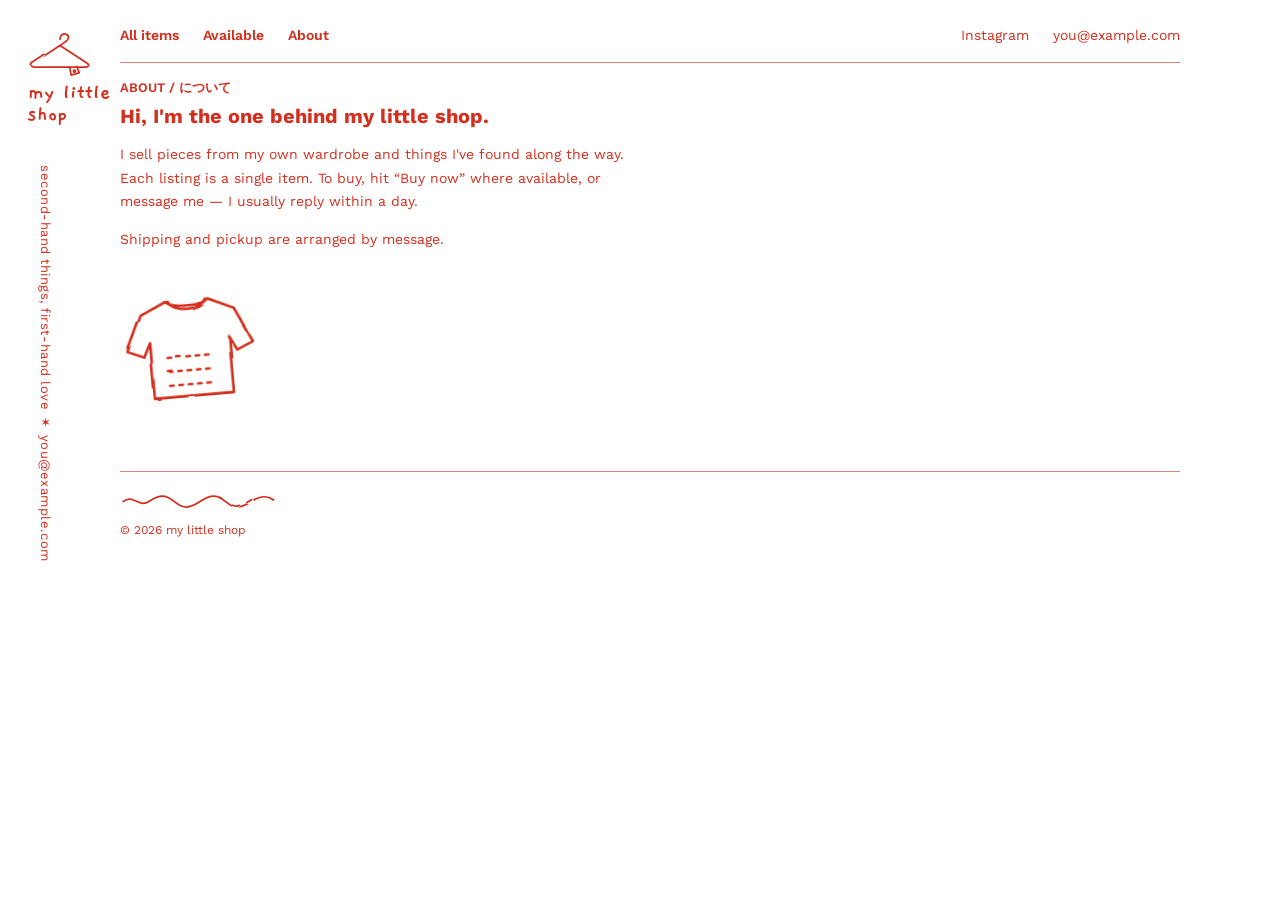
==== about.html @ 4aa9c5c6 "Doodle shop: static site with GitHub-powered admin Co-Authored-By: Claude Opus 5.5 <noreply@anthropi" ====
<!doctype html>
<html lang="en">
<head>
<meta charset="utf-8">
<meta name="viewport" content="width=device-width,initial-scale=1">
<title>my little shop</title>
<link rel="preconnect" href="https://fonts.googleapis.com">
<link href="https://fonts.googleapis.com/css2?family=Gaegu:wght@400;700&family=Work+Sans:wght@400;600;700&display=swap" rel="stylesheet">
<link rel="stylesheet" href="style.css">
<script type="module" src="app.js"></script>
</head>
<body data-page="about"></body>
</html>
---- style.css ----
:root {
  --red: #d32f1e;
  --red-soft: #f6d8d3;
  --bg: #fff;
  --ink: var(--red);
  --hand: 'Gaegu', cursive;
  --sans: 'Work Sans', system-ui, sans-serif;
}

* { box-sizing: border-box; }
html { background: var(--bg); }
body {
  margin: 0;
  font-family: var(--sans);
  font-size: 14px;
  line-height: 1.7;
  color: var(--ink);
  background: var(--bg);
  display: grid;
  grid-template-columns: 120px 1fr;
}
a { color: inherit; text-decoration: none; }
a:hover { text-decoration: underline; text-underline-offset: 3px; }
img { max-width: 100%; display: block; }
h1 { font-size: 20px; font-weight: 700; margin: .2em 0 .6em; line-height: 1.3; }
h3 { font-size: 14px; font-weight: 700; margin: 12px 0 2px; line-height: 1.35; }
.muted { opacity: .65; font-weight: 400; }
.kicker { font-size: 13px; margin: 0; font-weight: 600; }

/* thin red rule, like the reference site */
.rule { height: 1px; background: var(--red); opacity: .6; margin: 14px 0; }

/* ---------- side column with logo + vertical text ---------- */
.side { padding: 28px 0 0 28px; position: sticky; top: 0; height: 100vh; }
.logo { display: flex; flex-direction: column; align-items: flex-start; gap: 2px; }
.logo:hover { text-decoration: none; }
.logo span { font-family: var(--hand); font-size: 22px; font-weight: 700; line-height: 1; }
.logo-mark { width: 64px; }
.vertical {
  writing-mode: vertical-rl;
  margin: 40px 0 0 6px;
  font-size: 13px;
  letter-spacing: .04em;
}

/* ---------- top nav ---------- */
.wrap { padding: 24px 40px 40px 0; max-width: 1100px; width: 100%; }
.top { display: flex; gap: 24px; flex-wrap: wrap; font-weight: 600; font-size: 14px; align-items: center; }
.top .spacer { flex: 1; }
.top a:last-child, .top a[href^="https://instagram"] { font-weight: 400; }
.adminbar { display: flex; gap: 16px; align-items: center; background: var(--red); color: #fff; padding: 6px 14px; font-size: 13px; }
.adminbar form { margin-left: auto; }
.adminbar button { background: none; border: 0; color: #fff; font: inherit; cursor: pointer; }

/* ---------- hero ---------- */
.hero { display: grid; grid-template-columns: 1fr 1fr; gap: 40px; align-items: center; padding: 30px 0 10px; }
.hero h1 { font-family: var(--hand); font-size: 48px; font-weight: 700; margin: 0 0 8px; }
.hero p { max-width: 42ch; }
.hero-doodles { position: relative; height: 180px; }
.hero-doodles .doodle { position: absolute; }
.hero-doodles .bag { width: 110px; left: 8%; top: 20px; transform: rotate(-8deg); }
.hero-doodles .star { width: 46px; left: 45%; top: 0; animation: spin 14s linear infinite; }
.hero-doodles .sweater { width: 150px; right: 4%; top: 40px; transform: rotate(6deg); }
@keyframes spin { to { transform: rotate(360deg); } }

.count { font-size: 13px; margin: 0 0 20px; }

/* ---------- product grid ---------- */
.grid { display: grid; grid-template-columns: repeat(auto-fill, minmax(200px, 1fr)); gap: 40px 24px; }
.card:hover { text-decoration: none; }
.card:hover h3 { text-decoration: underline; text-underline-offset: 3px; }
.thumb { position: relative; aspect-ratio: 4 / 5; background: #f7f3f2; overflow: hidden; }
.thumb img { width: 100%; height: 100%; object-fit: cover; transition: transform .4s; }
.card:hover .thumb img { transform: scale(1.03); }
.card.sold .thumb img { filter: grayscale(1) opacity(.55); }
.price { margin: 0; font-size: 13px; }
.price.big { font-size: 18px; font-weight: 600; margin-bottom: 12px; }
.noimg { display: grid; place-items: center; height: 100%; }
.noimg .doodle { width: 50%; opacity: .5; }
.noimg.big { aspect-ratio: 4/5; background: #f7f3f2; }

/* hand-lettered "sold!" stamp */
.stamp {
  position: absolute; top: 14px; right: 10px;
  font-family: var(--hand); font-weight: 700; font-size: 26px;
  color: var(--red); background: #fff; border: 2px solid var(--red);
  padding: 0 12px; border-radius: 40% 60% 50% 45% / 60% 40% 55% 45%;
  transform: rotate(8deg);
}
.stamp.inline { position: static; display: inline-block; margin-bottom: 8px; }

/* ---------- item page ---------- */
.crumbs { font-size: 13px; margin: 0 0 20px; }
.item { display: grid; grid-template-columns: 1.2fr 1fr; gap: 48px; }
.gallery { display: grid; gap: 12px; }
.info { position: sticky; top: 24px; align-self: start; }
.info dl { display: grid; grid-template-columns: max-content 1fr; gap: 2px 16px; margin: 0 0 16px; font-size: 13px; }
.info dt { font-weight: 600; }
.info dd { margin: 0; }
.desc { border-top: 1px solid var(--red); padding-top: 14px; }
.buy { display: flex; flex-wrap: wrap; gap: 10px; margin: 20px 0 8px; }
.note { font-family: var(--hand); font-size: 18px; display: flex; align-items: center; gap: 6px; line-height: 1.3; }
.note .arrow { width: 36px; flex: none; }

/* ---------- buttons ---------- */
.btn {
  display: inline-block; font: 600 14px var(--sans); padding: 9px 18px;
  border: 1.5px solid var(--red); color: var(--red); background: #fff; cursor: pointer;
}
.btn:hover { text-decoration: none; background: var(--red-soft); }
.btn.solid { background: var(--red); color: #fff; }
.btn.solid:hover { background: #b0251a; }
.btn.ghost { border-style: dashed; }

/* ---------- forms / admin ---------- */
.form { max-width: 620px; display: grid; gap: 16px; }
.form.narrow { max-width: 340px; margin: 40px 0; }
.form label { display: grid; gap: 4px; font-weight: 600; font-size: 13px; }
.form input, .form select, .form textarea {
  font: 400 14px var(--sans); color: #222; padding: 9px 10px;
  border: 1.5px solid var(--red); border-radius: 0; background: #fff;
}
.form input:focus, .form select:focus, .form textarea:focus { outline: 3px solid var(--red-soft); }
.form .row { display: grid; grid-template-columns: 1fr 1fr; gap: 16px; }
.form .btn { justify-self: start; }
.thumbs { display: flex; gap: 10px; flex-wrap: wrap; }
.thumbpick { width: 90px; font-weight: 400 !important; }
.thumbpick img { aspect-ratio: 1; object-fit: cover; }
.error { background: var(--red); color: #fff; padding: 6px 10px; }

table.admin { width: 100%; border-collapse: collapse; font-size: 13px; margin-top: 20px; }
table.admin th { text-align: left; font-weight: 600; border-bottom: 1px solid var(--red); padding: 6px 8px; }
table.admin td { border-bottom: 1px solid var(--red-soft); padding: 8px; vertical-align: middle; }
table.admin img { width: 48px; height: 60px; object-fit: cover; }
table.admin select { font: inherit; color: var(--red); border: 1px solid var(--red); padding: 2px 4px; }
.actions { display: flex; gap: 12px; }
form.inline { display: inline; margin: 0; }
button.link { background: none; border: 0; color: inherit; font: inherit; padding: 0; cursor: pointer; text-decoration: underline; }

.empty { text-align: center; padding: 60px 0; font-family: var(--hand); font-size: 22px; }
.empty .doodle { width: 140px; margin: 0 auto 10px; }
.prose { max-width: 60ch; }
.prose .sweater { width: 140px; margin-top: 20px; transform: rotate(-5deg); }

footer { margin-top: 60px; font-size: 12px; }
footer .squiggle { width: 160px; display: block; margin: 20px 0 4px; }

/* ---------- phones ---------- */
@media (max-width: 760px) {
  body { display: block; }
  .side { position: static; height: auto; padding: 16px 16px 0; }
  .logo { flex-direction: row; align-items: center; gap: 8px; }
  .logo-mark { width: 44px; }
  .vertical { display: none; }
  .wrap { padding: 12px 16px 32px; }
  .top { gap: 14px; }
  .top .spacer, .top a[href^="mailto"] { display: none; }
  .hero { grid-template-columns: 1fr; gap: 0; padding-top: 10px; }
  .hero h1 { font-size: 38px; }
  .hero-doodles { height: 130px; }
  .hero-doodles .bag { width: 80px; }
  .hero-doodles .sweater { width: 110px; }
  .grid { grid-template-columns: 1fr 1fr; gap: 28px 14px; }
  .item { grid-template-columns: 1fr; gap: 24px; }
  .info { position: static; }
  .form .row { grid-template-columns: 1fr; }
}

/* ---------- admin extras ---------- */
.steps { margin: 0; padding-left: 20px; }
.flash { font-family: var(--hand); font-size: 20px; border: 2px dashed var(--red); padding: 6px 14px; display: inline-block; }
.adminlinks { display: flex; align-items: center; gap: 20px; }
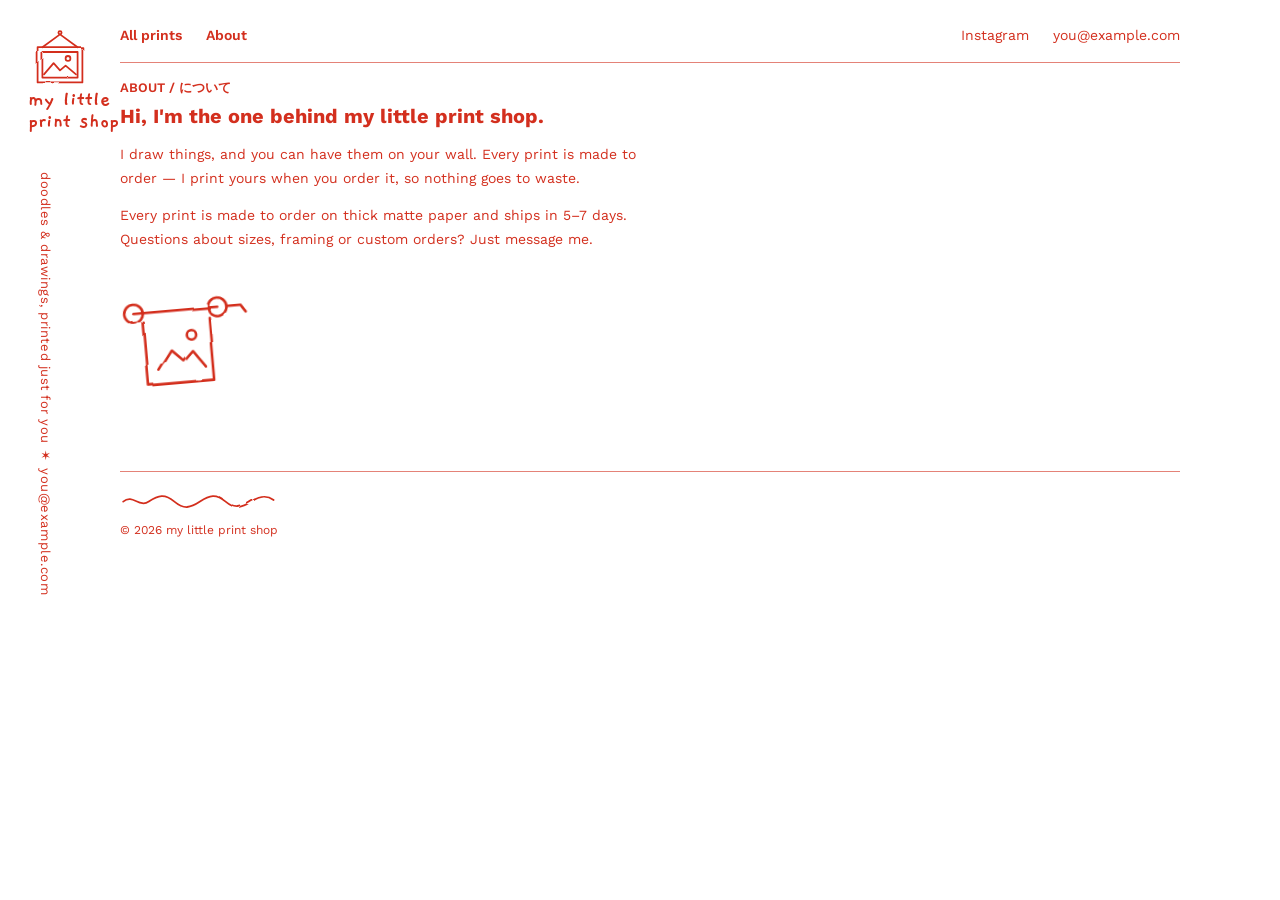
==== commit 611e1d69: "Turn the shop into a print-to-order print shop Prints have sizes with their own prices and optional " ====
--- a/about.html
+++ b/about.html
@@ -3,7 +3,7 @@
 <head>
 <meta charset="utf-8">
 <meta name="viewport" content="width=device-width,initial-scale=1">
-<title>my little shop</title>
+<title>my little print shop</title>
 <link rel="preconnect" href="https://fonts.googleapis.com">
 <link href="https://fonts.googleapis.com/css2?family=Gaegu:wght@400;700&family=Work+Sans:wght@400;600;700&display=swap" rel="stylesheet">
 <link rel="stylesheet" href="style.css">
--- a/style.css
+++ b/style.css
@@ -58,9 +58,9 @@
 .hero p { max-width: 42ch; }
 .hero-doodles { position: relative; height: 180px; }
 .hero-doodles .doodle { position: absolute; }
-.hero-doodles .bag { width: 110px; left: 8%; top: 20px; transform: rotate(-8deg); }
+.hero-doodles .roller { width: 130px; left: 4%; top: 20px; transform: rotate(-6deg); }
 .hero-doodles .star { width: 46px; left: 45%; top: 0; animation: spin 14s linear infinite; }
-.hero-doodles .sweater { width: 150px; right: 4%; top: 40px; transform: rotate(6deg); }
+.hero-doodles .pencil { width: 150px; right: 2%; top: 80px; transform: rotate(-4deg); }
 @keyframes spin { to { transform: rotate(360deg); } }
 
 .count { font-size: 13px; margin: 0 0 20px; }
@@ -140,7 +140,7 @@
 .empty { text-align: center; padding: 60px 0; font-family: var(--hand); font-size: 22px; }
 .empty .doodle { width: 140px; margin: 0 auto 10px; }
 .prose { max-width: 60ch; }
-.prose .sweater { width: 140px; margin-top: 20px; transform: rotate(-5deg); }
+.prose .roller { width: 140px; margin-top: 20px; transform: rotate(-5deg); }
 
 footer { margin-top: 60px; font-size: 12px; }
 footer .squiggle { width: 160px; display: block; margin: 20px 0 4px; }
@@ -158,8 +158,8 @@
   .hero { grid-template-columns: 1fr; gap: 0; padding-top: 10px; }
   .hero h1 { font-size: 38px; }
   .hero-doodles { height: 130px; }
-  .hero-doodles .bag { width: 80px; }
-  .hero-doodles .sweater { width: 110px; }
+  .hero-doodles .roller { width: 100px; }
+  .hero-doodles .pencil { width: 110px; top: 60px; }
   .grid { grid-template-columns: 1fr 1fr; gap: 28px 14px; }
   .item { grid-template-columns: 1fr; gap: 24px; }
   .info { position: static; }
@@ -170,3 +170,27 @@
 .steps { margin: 0; padding-left: 20px; }
 .flash { font-family: var(--hand); font-size: 20px; border: 2px dashed var(--red); padding: 6px 14px; display: inline-block; }
 .adminlinks { display: flex; align-items: center; gap: 20px; }
+
+/* ---------- print sizes ---------- */
+.sizes { border: 0; padding: 0; margin: 0 0 12px; display: flex; flex-wrap: wrap; gap: 8px; }
+.sizes legend { font-weight: 600; font-size: 13px; margin-bottom: 6px; padding: 0; }
+.sizes input { position: absolute; opacity: 0; }
+.sizes span { display: inline-block; min-width: 52px; text-align: center; border: 1.5px solid var(--red); padding: 5px 14px; cursor: pointer; font-weight: 600; }
+.sizes input:checked + span { background: var(--red); color: #fff; }
+.sizes input:focus-visible + span { outline: 3px solid var(--red-soft); }
+.onesize { font-size: 13px; margin: 0; }
+.desc { margin-top: 18px; }
+
+.sizefield .label { font-weight: 600; font-size: 13px; margin: 0 0 6px; }
+.sizetable { width: 100%; border-collapse: collapse; }
+.sizetable th { text-align: left; font-size: 12px; font-weight: 600; padding: 0 6px 4px 0; }
+.sizetable td { padding: 0 6px 6px 0; }
+.sizetable input { width: 100%; }
+.sizetable td:first-child { width: 22%; } .sizetable td:nth-child(2) { width: 22%; }
+.sizefield .link { margin-top: 2px; font-size: 13px; }
+@media (max-width: 760px) {
+  .sizetable thead { display: none; }
+  .sizetable tr { display: grid; grid-template-columns: 1fr 1fr; gap: 6px; margin-bottom: 12px; }
+  .sizetable td { width: auto !important; padding: 0; }
+  .sizetable td:nth-child(3) { grid-column: 1 / -1; }
+}
